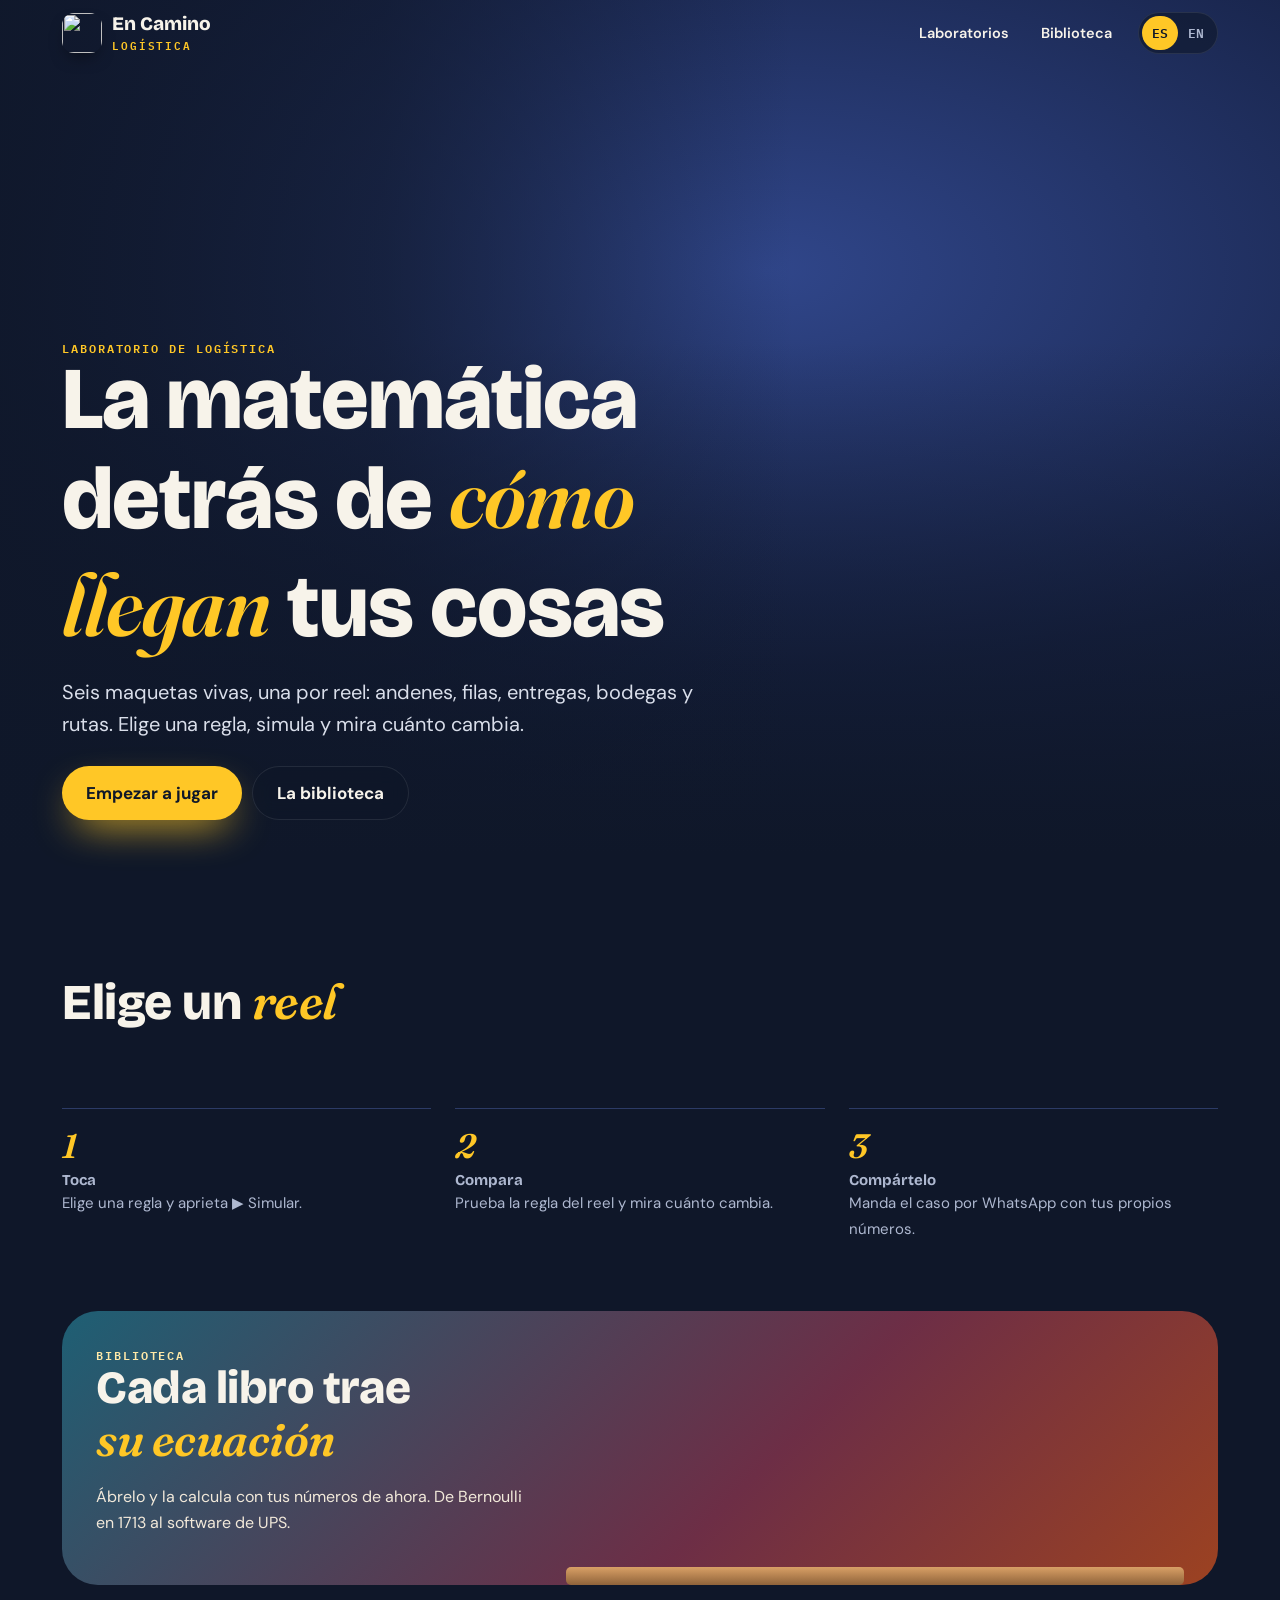
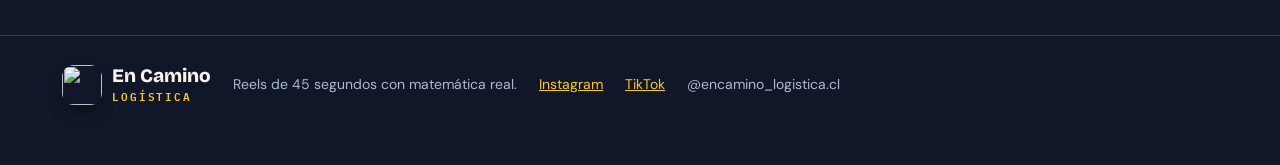
==== src/page.html @ 0c640bbe "Compartir: botón «Comentar en el reel» que copia la frase y abre el reel en Instagram Aparece solo c" ====
<!doctype html>
<html lang="es">
<head>
<meta charset="utf-8">
<meta name="viewport" content="width=device-width, initial-scale=1, viewport-fit=cover">
<meta name="theme-color" content="#0F1729">
<title>En Camino Logística · Laboratorio</title>
<meta name="description" content="Juega la matemática detrás de los reels de En Camino Logística: maquetas 3D, misiones y una biblioteca con las ecuaciones.">
<link rel="icon" href="data:image/jpeg;base64,@@LOGO@@">
<link rel="preconnect" href="https://fonts.googleapis.com">
<link rel="preconnect" href="https://fonts.gstatic.com" crossorigin>
<link rel="stylesheet" href="https://fonts.googleapis.com/css2?family=Bricolage+Grotesque:opsz,wght@12..96,500..800&family=DM+Sans:opsz,wght@9..40,400..700&family=Fraunces:ital,opsz,wght@0,9..144,400..700;1,9..144,400..700&family=IBM+Plex+Mono:wght@500;600&display=swap">
<style>
/* Full-bleed toy dioramas, floating glass UI with air around it, missions, and a colorful library whose books carry the math. */
:root{
  --bg:#0F1729;--bg2:#141E37;--card:#1A2645;--card2:#22305A;--line:#2C3B66;--ink:#F7F3EA;--muted:#AEB8D0;
  --yellow:#FFC726;--coral:#FF7A59;--red:#FF4040;--green:#40FF73;--mint:#4BE38A;--sky:#6EC1FF;--lilac:#B79CFF;
  --paper:#FFF8EC;--paper2:#FBEFD9;--pink:#1B2238;--pline:#EFE3CB;
  --glass:rgba(15,23,41,.58);--glass2:rgba(247,243,234,.1);--gb:rgba(255,255,255,.09);
  --f-d:"Bricolage Grotesque","DM Sans",system-ui,sans-serif;--f-b:"DM Sans",system-ui,-apple-system,"Segoe UI",Roboto,sans-serif;--f-s:"Fraunces",Georgia,serif;--f-m:"IBM Plex Mono",ui-monospace,Menlo,monospace;
  color-scheme:dark;
}
*{box-sizing:border-box;-webkit-tap-highlight-color:transparent}
html{scroll-behavior:smooth;-webkit-text-size-adjust:100%;overscroll-behavior:none}
body{margin:0;background:var(--bg);color:var(--ink);font:16px/1.6 var(--f-b);-webkit-font-smoothing:antialiased;overflow-x:hidden;overscroll-behavior:none}
body[data-lang="es"] .en,body[data-lang="en"] .es{display:none!important}
body.modal{overflow:hidden}
[hidden]{display:none!important}
a{color:var(--yellow)}
:focus-visible{outline:3px solid var(--yellow);outline-offset:3px;border-radius:8px}
h1,h2,h3,h4{font-family:var(--f-d);margin:0;text-wrap:balance;letter-spacing:-.01em}
.wrap{max-width:1200px;margin:0 auto;padding-left:max(22px,env(safe-area-inset-left,0px));padding-right:max(22px,env(safe-area-inset-right,0px))}
.eyebrow{font:600 12px var(--f-m);letter-spacing:.16em;text-transform:uppercase;color:var(--yellow)}
.glass{background:var(--glass);backdrop-filter:blur(16px) saturate(1.2);-webkit-backdrop-filter:blur(16px) saturate(1.2);border:1px solid var(--gb)}
/* ---------- site header ---------- */
.top{position:fixed;left:0;right:0;top:0;z-index:40;padding-top:env(safe-area-inset-top,0px);transition:background .3s}
.top.solid{background:color-mix(in srgb,var(--bg) 82%,transparent);backdrop-filter:blur(14px);-webkit-backdrop-filter:blur(14px)}
.top .wrap{display:flex;align-items:center;gap:12px;padding-block:12px}
.brand{display:flex;align-items:center;gap:10px;text-decoration:none;color:var(--ink);min-width:0}
.brand img{width:40px;height:40px;border-radius:12px;flex:none;box-shadow:0 8px 20px -10px #000}
.brand b{font:800 19px var(--f-d);white-space:nowrap}
.brand small{display:block;font:600 10.5px var(--f-m);letter-spacing:.18em;color:var(--yellow);text-transform:uppercase;margin-top:-3px}
.nav{display:flex;gap:4px;margin-left:auto}
.nav a{font:600 14.5px var(--f-b);color:var(--ink);text-decoration:none;padding:9px 14px;border-radius:999px}
.nav a[aria-current="page"]{background:var(--glass2)}
.lang{display:flex;background:var(--glass);border-radius:999px;padding:3px;flex:none;border:1px solid var(--gb)}
.lang button{min-height:34px;font:600 12.5px var(--f-m);background:transparent;color:var(--muted);border:0;padding:4px 10px;border-radius:999px;cursor:pointer}
.lang button[aria-pressed="true"]{background:var(--yellow);color:var(--bg)}
@media (max-width:560px){.brand>span{display:none}.nav a{padding:8px 10px;font-size:14px}}
body.in-app .top,body.in-app footer{display:none}
/* ---------- home ---------- */
.cover{position:relative;height:min(100svh,900px);min-height:560px;overflow:hidden}
.cover .hero-stage{position:absolute;inset:0;background:radial-gradient(120% 90% at 60% 30%,#30468A 0%,#18244A 50%,#0F1729 100%)}
.cover .hero-stage canvas{pointer-events:none}
.cover::before{content:"";position:absolute;inset:0;z-index:1;pointer-events:none}
@media (min-width:960px){.cover .hero-stage canvas{transform:translateX(22%) scale(.94);transform-origin:50% 60%}.cover::before{background:linear-gradient(90deg,#0F1729e6 0%,#0F1729a6 30%,#0F172900 62%)}}
.cover .hero-stage canvas{position:absolute;inset:0;width:100%!important;height:100%!important}
.cover::after{content:"";position:absolute;inset:auto 0 0 0;height:62%;background:linear-gradient(transparent,var(--bg) 92%);pointer-events:none}
.cover .txt{position:absolute;left:0;right:0;bottom:min(9vh,80px);z-index:2}
.cover h1{font:800 clamp(42px,8vw,88px)/.95 var(--f-d);max-width:13ch}
.cover h1 em{font:600 italic 1em var(--f-s);color:var(--yellow)}
.cover p{font-size:clamp(17px,2vw,20px);color:#D9DEEA;max-width:46ch;margin:18px 0 26px}
.btn{display:inline-flex;align-items:center;gap:8px;font:700 17px var(--f-b);padding:0 24px;min-height:54px;border-radius:999px;text-decoration:none;border:0;cursor:pointer}
.btn.y{background:var(--yellow);color:var(--bg);box-shadow:0 16px 40px -14px var(--yellow)}
.btn.o{background:var(--glass);color:var(--ink);border:1px solid var(--gb);backdrop-filter:blur(10px)}
/* phones and tablets: the diorama is a block on top and the text flows under it, so they never overlap at any screen height */
@media (max-width:959px){.cover{height:auto;min-height:0;display:flex;flex-direction:column;overflow:visible}.cover .hero-stage{position:relative;inset:auto;margin-top:calc(62px + env(safe-area-inset-top,0px));height:clamp(230px,40svh,420px);overflow:hidden}.cover .hero-stage::after{content:"";position:absolute;inset:auto 0 0 0;height:38%;background:linear-gradient(transparent,var(--bg))}.cover::after,.cover::before{display:none}.cover .txt{position:static;padding-top:6px;padding-bottom:18px}.cover h1{font-size:clamp(36px,9vw,60px)}.cover p{margin:14px 0 22px}}
.cta-row{display:flex;flex-wrap:wrap;gap:10px}
.sec{padding:70px 0 10px}
.sec-h{display:flex;flex-wrap:wrap;align-items:end;justify-content:space-between;gap:16px;margin-bottom:24px}
.sec-h h2{font:800 clamp(30px,4.6vw,50px)/1 var(--f-d)}
.sec-h h2 em{font:600 italic 1em var(--f-s);color:var(--yellow)}
.filters{display:flex;flex-wrap:wrap;gap:8px}
.fchip{min-height:44px;font:600 14.5px var(--f-b);border:1px solid var(--gb);background:transparent;color:var(--ink);border-radius:999px;padding:0 18px;cursor:pointer}
.fchip[aria-pressed="true"]{background:var(--ink);color:var(--bg);border-color:var(--ink)}
.cards{display:grid;grid-auto-flow:column;grid-auto-columns:min(78vw,300px);gap:18px;overflow-x:auto;scroll-snap-type:x mandatory;padding:6px max(22px,calc((100vw - 1200px)/2 + 22px)) 26px;margin:0 calc(-1*max(22px,calc((100vw - 1200px)/2 + 22px)));scrollbar-width:none}
.cards::-webkit-scrollbar{display:none}
.card{scroll-snap-align:start;position:relative;display:block;aspect-ratio:600/900;border-radius:30px;overflow:hidden;text-decoration:none;color:var(--ink);background:#1A2747;box-shadow:0 30px 60px -36px #000;transition:transform .25s}
.card:hover{transform:translateY(-6px)}
.card .thumb{position:absolute;inset:0}
.card .thumb img{width:100%;height:100%;object-fit:cover;display:block}
.card .ph{position:absolute;inset:0;background:linear-gradient(110deg,transparent 30%,#ffffff10 50%,transparent 70%);background-size:200% 100%;animation:sh 1.4s infinite}
@keyframes sh{to{background-position:-200% 0}}
.card::after{content:"";position:absolute;inset:45% 0 0;background:linear-gradient(transparent,#0F1729f0 70%)}
.card .reeln{position:absolute;left:16px;top:16px;z-index:2;font:800 13px var(--f-d);background:var(--glass);backdrop-filter:blur(8px);border-radius:999px;padding:6px 12px}
.card .chipn{position:absolute;right:16px;top:16px;z-index:2;font:800 16px var(--f-d);color:var(--bg);background:var(--yellow);border-radius:999px;padding:5px 12px}
.cmeta{position:absolute;left:0;right:0;bottom:0;z-index:2;padding:20px}
.cmeta .k{font:600 11.5px var(--f-m);letter-spacing:.14em;text-transform:uppercase;color:var(--yellow)}
.cmeta h3{font:750 25px/1.08 var(--f-d);margin-top:6px}
.cmeta .go{display:flex;justify-content:space-between;align-items:center;margin-top:14px;font:700 14px var(--f-b)}
.cmeta .st{color:var(--yellow);letter-spacing:.12em}
.steps3{display:grid;grid-template-columns:repeat(3,minmax(0,1fr));gap:24px;margin-top:10px}
.steps3 div{border-top:1px solid var(--line);padding-top:16px}
.steps3 b{display:block;font:700 19px var(--f-d)}
.steps3 span{color:var(--muted);font-size:15px}
.steps3 i{font:600 italic 34px var(--f-s);color:var(--yellow);font-style:italic}
@media (max-width:760px){.steps3{grid-template-columns:1fr;gap:12px}}
.libteaser{display:grid;grid-template-columns:minmax(0,1fr) minmax(0,1.4fr);gap:28px;align-items:end;margin:70px 0 20px;border-radius:36px;padding:34px 34px 0;text-decoration:none;color:var(--ink);background:linear-gradient(135deg,#1E5F74,#6D2E46 60%,#9C4221);overflow:hidden}
.libteaser h2{font:800 clamp(30px,4.4vw,46px)/1 var(--f-d)}
.libteaser h2 em{font:600 italic 1em var(--f-s);color:var(--yellow)}
.libteaser p{color:#F2E9DA;max-width:42ch}
.libteaser .txt{padding-bottom:34px}
.libteaser .shelfrow{flex-wrap:nowrap;overflow:hidden;padding-top:16px}.libteaser>div{min-width:0}
@media (max-width:820px){.libteaser{grid-template-columns:1fr;padding:26px 22px 0}.libteaser .txt{padding-bottom:0}}
/* ---------- books ---------- */
.shelfrow{display:flex;align-items:flex-end;gap:7px;flex-wrap:wrap;padding:0 10px}
.book{position:relative;flex:none;border:0;padding:10px 0;cursor:pointer;border-radius:6px 6px 3px 3px;background-color:var(--bc);color:#fff;display:flex;flex-direction:column;align-items:center;justify-content:space-between;box-shadow:inset 6px 0 10px -6px #0006,inset -4px 0 8px -4px #0005,0 10px 18px -10px #000;transition:transform .25s cubic-bezier(.2,.8,.2,1.4);transform-origin:bottom}
.book.dots{background-image:radial-gradient(#ffffff2e 1.6px,transparent 1.8px);background-size:9px 9px}
.book.stripes{background-image:repeating-linear-gradient(0deg,transparent 0 16px,#ffffff26 16px 20px)}
.book.waves{background-image:radial-gradient(circle at 50% 0,transparent 6px,#ffffff22 7px 8px,transparent 9px);background-size:16px 12px}
.book::before{content:"";position:absolute;left:0;right:0;top:14px;height:5px;background:#ffffffb3}
.book::after{content:"";position:absolute;left:0;right:0;bottom:30px;height:3px;background:#ffffff8c}
.book:hover,.book:focus-visible{transform:translateY(-14px) rotate(-3deg)}
.book .bt{display:flex;gap:1px;max-height:calc(100% - 44px);margin-top:24px;overflow:hidden}.book .bt b,.book .bt i{writing-mode:vertical-rl;transform:rotate(180deg);white-space:nowrap;overflow:hidden;text-overflow:ellipsis;text-shadow:0 1px 2px #0005}.book .bt b{font:700 12px var(--f-s)}.book .bt i{font:400 italic 11px var(--f-s);opacity:.9}
.book .by{font:700 10px var(--f-m)}
.plank{height:18px;border-radius:5px;background:linear-gradient(#D9A066,#8F633A);box-shadow:0 14px 22px -12px #000}
.case{--row:248px;--sw:58px;--sg:8px;max-width:1000px;border-radius:28px;padding:30px 24px 10px;background:linear-gradient(180deg,#1B2B50,#131F3C 70%,#0F1A33);box-shadow:inset 0 0 0 1px #ffffff14,inset 0 30px 60px -30px #000,0 40px 80px -50px #000;position:relative}
.case::before{content:"";position:absolute;inset:0;border-radius:28px;background:radial-gradient(90% 50% at 50% 0,#ffffff0d,transparent 70%);pointer-events:none}
.case-grid{display:grid;grid-template-columns:repeat(auto-fill,var(--sw));column-gap:var(--sg);grid-auto-rows:var(--row);align-items:end;justify-content:center;background:repeating-linear-gradient(to bottom,transparent 0 calc(var(--row) - 18px),#DDA86C calc(var(--row) - 18px) calc(var(--row) - 16px),#B07F4D calc(var(--row) - 16px) calc(var(--row) - 4px),#6F4A28 calc(var(--row) - 4px) var(--row));margin:0 -8px;padding:0 8px}
.case-grid .book{width:var(--sw);margin-bottom:18px;box-shadow:inset 6px 0 10px -6px #0006,inset -4px 0 8px -4px #0005,0 16px 24px -14px #000}
.case-grid .book .bt{margin-top:22px}
.bookend{width:var(--sw);height:150px;margin-bottom:18px;border-radius:4px 4px 2px 2px;background:linear-gradient(90deg,#8C6A3C,#D9B06C 45%,#B4884A);box-shadow:inset 0 0 0 1px #ffffff33,0 14px 20px -12px #000;display:grid;place-items:center}.book.filler{pointer-events:none;box-shadow:inset 6px 0 10px -6px #0008,inset -4px 0 8px -4px #0006;opacity:.9}.book.filler::before{background:#ffffff33}.book.filler::after{background:#ffffff22}
.bookend span{writing-mode:vertical-rl;transform:rotate(180deg);font:700 10.5px var(--f-m);letter-spacing:.14em;text-transform:uppercase;color:#2A1C0A;white-space:nowrap}
@media (max-width:700px){.case{--row:214px;--sw:50px;--sg:6px;padding:22px 12px 8px;border-radius:22px}.case-grid .book .bt b{font-size:11px}.case-grid .book .bt i{font-size:10px}.bookend{height:130px}.bookend span{font-size:9.5px}}
.shelf{border-radius:30px;padding:22px 18px 22px;margin-bottom:22px;background:linear-gradient(160deg,color-mix(in srgb,var(--wall) 92%,#fff),var(--wall));box-shadow:inset 0 0 0 1px #ffffff14}
.shelf .shelfrow{margin-top:14px}
.plaque{display:inline-flex;gap:8px;align-items:baseline;font:800 22px var(--f-d);color:#fff}
.plaque small{font:500 12.5px var(--f-m);color:#ffffffb3}
.shelfwall{border-radius:24px;padding:18px 12px 18px;background:linear-gradient(160deg,color-mix(in srgb,var(--wall) 90%,#fff),var(--wall))}
.lib-h{padding:110px 0 24px}
.lib-h h1{font:800 clamp(42px,7vw,76px)/.95 var(--f-d)}
.lib-h h1 em{font:600 italic 1em var(--f-s);color:var(--yellow)}
.lib-h p{color:var(--muted);font-size:18px;max-width:58ch}
/* book modal */
.bookm{position:fixed;inset:0;z-index:85;display:grid;place-items:center;padding:16px}
.bk-back{position:absolute;inset:0;background:#070B16cc;backdrop-filter:blur(8px);animation:fade .3s both}
@keyframes fade{from{opacity:0}}
.bk{position:relative;width:min(940px,96vw);height:min(600px,88vh);perspective:2400px;transform:translateX(-25%);transition:transform .9s cubic-bezier(.3,.7,.2,1)}
.bk.open{transform:none}
.bk-page,.bk-cover{position:absolute;top:0;left:50%;width:50%;height:100%}
.bk-page{background:var(--paper);color:var(--pink);border-radius:4px 18px 18px 4px;box-shadow:0 30px 70px -20px #000,inset 14px 0 20px -14px #0003;overflow:auto}
.bk-cover{transform-origin:left center;transform-style:preserve-3d;transition:transform 1s cubic-bezier(.3,.7,.2,1) .1s}
.bk.open .bk-cover{transform:rotateY(-180deg)}
.bk-cover .front,.bk-cover .back{position:absolute;inset:0;backface-visibility:hidden;-webkit-backface-visibility:hidden;border-radius:4px 18px 18px 4px;overflow:hidden}
.bk-cover .front{background:linear-gradient(90deg,color-mix(in srgb,var(--bc) 65%,#000),var(--bc) 7%);color:#fff;padding:40px 34px;display:flex;flex-direction:column;box-shadow:0 30px 70px -20px #000}
.cv-pat{position:absolute;inset:0;background-image:radial-gradient(#ffffff26 2px,transparent 2.4px);background-size:18px 18px;opacity:.7}
.front>*{position:relative}
.cv-yr{font:700 72px var(--f-s);margin-top:auto;line-height:1}
.cv-ti{font:600 italic 28px var(--f-s);line-height:1.15;margin-top:10px}
.cv-eq{font:400 italic 17px/1.5 var(--f-s);margin-top:16px;padding:10px 14px;border-radius:14px;background:#0000002e;color:#FFE9A8;display:flex;flex-wrap:wrap;align-items:center;gap:.25em}
.cv-au{font:600 13px var(--f-m);margin-top:14px;opacity:.9}
.front img{width:36px;height:36px;border-radius:10px;margin-top:20px}
.bk-cover .back{transform:rotateY(180deg);background:var(--paper2);color:var(--pink);border-radius:18px 4px 4px 18px;box-shadow:inset -14px 0 20px -14px #0003;overflow:auto}
.pg-in{padding:34px 32px}
.stamp{display:inline-block;font:700 11px var(--f-m);letter-spacing:.14em;text-transform:uppercase;color:#fff;background:var(--bc);border-radius:8px;padding:5px 10px;transform:rotate(-3deg)}
.pyr{font:700 60px var(--f-s);line-height:1;margin-top:18px;color:var(--bc)}
.pau{font:600 13px var(--f-m);color:#6B6E80;margin-top:12px}
.pti{font:600 italic 23px var(--f-s);line-height:1.2;margin-top:10px}
.porig{font:400 italic 13px/1.35 var(--f-s);color:#8A8DA0;margin:6px 0 0}
.pve{font-size:14px;color:#6B6E80;margin:10px 0 0}
.pno{font:600 11px var(--f-m);color:#9A9CAB;margin-top:22px;letter-spacing:.1em}
.bk-page h4{font:700 12px var(--f-m);letter-spacing:.14em;text-transform:uppercase;color:var(--bc);margin:0 0 8px}
.pidea{font:400 18.5px/1.55 var(--f-s);margin:0 0 22px}
.phook{font:400 italic 23px/1.3 var(--f-s);color:var(--bc);margin:0 0 16px}
.pstory p{font:400 16.5px/1.62 var(--f-s);margin:0 0 12px}.pstory p:first-child::first-letter{font:700 54px/.78 var(--f-s);color:var(--bc);float:left;padding:7px 9px 0 0}.pstory{margin-bottom:24px}
.syms{display:grid;grid-template-columns:auto 1fr;gap:7px 14px;margin:0 0 14px;font-size:14px}.syms dt{font:600 italic 16px var(--f-s);color:var(--bc);white-space:nowrap}.syms dd{margin:0;color:#4A4E63;line-height:1.4}
.pdato{border-left:3px solid var(--bc);padding:4px 0 4px 14px;font:400 16px/1.5 var(--f-s);margin:0 0 22px}
.pterr{font:400 15.5px/1.55 var(--f-b);margin:0 0 22px}
.plim{background:color-mix(in srgb,var(--bc) 9%,#fff);border-radius:14px;padding:12px 14px 10px;margin:0 0 22px}.plim h4{margin-bottom:6px}.plim p{margin:0;font-size:14.5px;line-height:1.5}
.pfrase{margin:0 0 26px;padding:16px 6px;border-top:2px solid var(--bc);border-bottom:2px solid var(--bc);font:600 italic 21px/1.3 var(--f-s);text-align:center;color:var(--bc)}
.cv-hook{font:400 italic 17px/1.35 var(--f-s);margin-top:10px;opacity:.92}
.beq{font:400 clamp(20px,2.4vw,25px)/1.6 var(--f-s);padding:16px 18px;border-radius:18px;background:color-mix(in srgb,var(--bc) 12%,#fff);box-shadow:inset 0 0 0 1.5px color-mix(in srgb,var(--bc) 35%,transparent);display:flex;flex-wrap:wrap;align-items:center;gap:.25em .3em;overflow-x:auto;margin-bottom:12px}
.beq sub,.beq sup,.cv-eq sub,.cv-eq sup{font-size:.62em}
.bigstat{font:800 clamp(40px,5vw,56px)/1 var(--f-d);color:var(--bc)}
.statl{margin:6px 0 12px;color:#4A4E63}
.blive{background:#fff;border-radius:16px;padding:12px 14px;margin-bottom:22px;font:400 17px/1.55 var(--f-s);box-shadow:0 2px 0 var(--pline)}
.blive span{display:block;font:700 11px var(--f-m);letter-spacing:.12em;text-transform:uppercase;color:#9A9CAB;margin-bottom:4px}
mark{background:linear-gradient(transparent 58%,#FFC726cc 58%,#FFC726cc 96%,transparent 96%);color:inherit;padding:0 .1em;font-weight:600}
.fr{display:inline-flex;flex-direction:column;align-items:center;vertical-align:middle;font-size:.9em;margin:0 .15em}
.fr .nu{padding:0 .2em .05em}.fr .de{padding:.05em .2em 0;border-top:2px solid currentColor}
.binom{display:inline-flex;flex-direction:column;align-items:center;vertical-align:middle;font-size:.8em;line-height:1.1;padding:0 .4em;position:relative}
.binom::before,.binom::after{content:"";position:absolute;top:0;bottom:0;width:.3em;border:2px solid currentColor;border-radius:50%}
.binom::before{left:0;border-right-color:transparent;border-top-color:transparent;border-bottom-color:transparent}
.binom::after{right:0;border-left-color:transparent;border-top-color:transparent;border-bottom-color:transparent}
.op{opacity:.55;padding:0 .1em}.br{font-weight:300;opacity:.7;font-size:1.12em}
.puses{display:flex;flex-direction:column;gap:6px;margin-bottom:20px}
.puses a{font:600 14px var(--f-b);color:var(--pink);text-decoration:none;background:#fff;border-radius:14px;padding:11px 14px;box-shadow:0 2px 0 var(--pline)}
.puses a::after{content:" →";color:var(--bc)}
.plink{display:inline-flex;align-items:center;min-height:44px;font:700 14px var(--f-b);background:var(--bc);color:#fff;text-decoration:none;border-radius:999px;padding:0 18px}
.pnav{display:flex;justify-content:space-between;margin-top:22px}
.pnav button{min-height:44px;font:600 13px var(--f-b);background:transparent;border:0;color:#6B6E80;cursor:pointer}
.bk-x{position:absolute;right:-6px;top:-14px;z-index:3;width:44px;height:44px;border-radius:50%;border:0;background:var(--yellow);color:var(--bg);font:700 22px var(--f-b);cursor:pointer;box-shadow:0 8px 20px -6px #000}
.m-only{display:none}
@media (max-width:700px){.bk{transform:none;height:min(680px,90vh)}.bk-page,.bk-cover{left:0;width:100%}.bk-page{border-radius:18px}.bk-cover .back{display:none}.bk.open .bk-cover{transform:rotateY(-110deg);opacity:0;transition:transform 1s,opacity .3s .8s}.m-only{display:block;border-bottom:2px dashed var(--pline);margin:-34px -32px 22px}.bk-x{right:4px;top:-8px}}
/* ---------- the game (lab) ---------- */
body.in-app{overflow:hidden;height:100dvh}
.game{position:fixed;inset:0;height:100vh;height:100dvh;overflow:hidden;background:radial-gradient(120% 80% at 50% 35%,#2E4486 0%,#18244A 48%,#0D1426 100%)}
.game .stage{position:absolute;inset:0;touch-action:none;-webkit-user-select:none;user-select:none}
.game .stage canvas{position:absolute;inset:0;width:100%!important;height:100%!important;display:block}
.stage .fallback{position:absolute;inset:0;display:grid;place-items:center;text-align:center;padding:30px;color:var(--muted)}.fb-chip{font:800 44px var(--f-d);color:var(--yellow)}.fb-q{font:700 20px var(--f-b);color:var(--ink);margin:6px 0 10px}.fallback p{margin:0;font-size:13px}.why{color:var(--yellow)}
.g-top{position:absolute;left:0;right:0;top:0;z-index:6;display:flex;align-items:center;gap:8px;padding:calc(10px + env(safe-area-inset-top,0px)) max(14px,env(safe-area-inset-right,0px)) 0 max(14px,env(safe-area-inset-left,0px))}
.g-btn{flex:none;display:grid;place-items:center;width:44px;height:44px;border-radius:50%;color:var(--ink);background:var(--glass);border:1px solid var(--gb);backdrop-filter:blur(14px);-webkit-backdrop-filter:blur(14px);cursor:pointer;text-decoration:none}
.g-btn svg{width:20px;height:20px}
.g-btn.on{background:var(--ink);color:var(--bg)}
.g-title{flex:1;min-width:0;text-align:left;border:1px solid var(--gb);background:var(--glass);backdrop-filter:blur(14px);-webkit-backdrop-filter:blur(14px);border-radius:22px;padding:5px 14px 6px;color:var(--ink);cursor:pointer}
.g-title small{display:block;font:600 10.5px var(--f-m);letter-spacing:.12em;text-transform:uppercase;color:var(--yellow);white-space:nowrap;overflow:hidden;text-overflow:ellipsis}
.g-title b{display:block;font:700 14.5px/1.2 var(--f-d);white-space:nowrap;overflow:hidden;text-overflow:ellipsis}
.g-right{display:flex;gap:6px;align-items:center}
.lang.mini{padding:2px;background:var(--glass);backdrop-filter:blur(14px)}.lang.mini button{min-height:36px;padding:4px 8px}
@media (max-width:420px){.g-right .lang{display:none}}
.hero{position:absolute;left:0;right:0;top:calc(68px + env(safe-area-inset-top,0px));z-index:4;text-align:center;pointer-events:none;padding:0 20px}
.hv{display:flex;justify-content:center;align-items:baseline;gap:6px}
.hv b{font:800 clamp(56px,16vw,88px)/.95 var(--f-d);letter-spacing:-.03em;text-shadow:0 6px 30px #0009;transition:color .4s}
.hv span{font:700 clamp(18px,4.5vw,24px) var(--f-d);opacity:.85}
.hl{font:600 15px var(--f-b);color:#E3E8F3;text-shadow:0 2px 12px #000a;margin-top:2px}
.hs{display:inline-block;margin-top:8px;font:500 13.5px var(--f-b);color:var(--muted);background:var(--glass);border:1px solid var(--gb);border-radius:999px;padding:4px 12px;backdrop-filter:blur(10px)}
.hs b{color:var(--ink)}
.hero.good .hv b{color:var(--mint)}.hero.mid .hv b{color:var(--yellow)}.hero.bad .hv b{color:var(--coral)}
.hero.pop .hv b{animation:hpop .5s cubic-bezier(.2,.9,.3,1.5)}
@keyframes hpop{0%{transform:scale(1)}35%{transform:scale(1.14)}100%{transform:scale(1)}}

.labels{position:absolute;inset:0;pointer-events:none;z-index:2}
.lbl{position:absolute;transform:translate(-50%,-100%);white-space:nowrap;background:#0F1729e0;border-radius:999px;padding:3px 10px;font:700 12.5px var(--f-b)}
.lbl .r{color:var(--coral)}.lbl .y{color:var(--yellow)}.lbl .g{color:var(--green)}
.caption{position:absolute;left:16px;right:16px;bottom:calc(160px + env(safe-area-inset-bottom,0px));z-index:3;text-align:center;pointer-events:none;opacity:0;transform:translateY(8px);transition:opacity .35s,transform .35s}
.caption.on{opacity:1;transform:none}
.caption>span{display:inline;font:600 clamp(14.5px,3.9vw,17px)/1.55 var(--f-b);color:#fff;background:#0F1729c8;box-decoration-break:clone;-webkit-box-decoration-break:clone;padding:3px 10px;border-radius:10px}
.caption em{font-style:normal;font-weight:800;color:var(--yellow)}
.caption .win{display:inline-flex;flex-direction:column;gap:4px;align-items:center;background:var(--ink);color:var(--bg);padding:14px 18px;border-radius:22px;box-shadow:0 20px 50px -14px #000;animation:hpop .55s;max-width:440px}
.caption .win b{font:700 17px/1.35 var(--f-d)}
.caption .win .wd{font:600 15px var(--f-b)}
.caption .win em{color:var(--bg);background:var(--mint);border-radius:8px;padding:0 6px;font:800 17px var(--f-d)}
.dock{position:absolute;left:50%;transform:translateX(-50%);bottom:calc(14px + env(safe-area-inset-bottom,0px));z-index:5;width:min(calc(100% - 28px),520px);display:flex;flex-direction:column;gap:8px}
.d-main{position:relative;min-height:58px;border:0;border-radius:999px;background:var(--yellow);color:var(--bg);font:800 18px var(--f-d);cursor:pointer;box-shadow:0 18px 40px -16px var(--yellow);padding:0 22px}
.d-main .pulse{position:absolute;inset:0;border-radius:999px;pointer-events:none}
.d-main.act .pulse{animation:pulse 1.6s infinite}
@keyframes pulse{0%{box-shadow:0 0 0 0 #FFC726aa}70%{box-shadow:0 0 0 16px #FFC72600}100%{box-shadow:0 0 0 0 #FFC72600}}
.d-main.back{background:var(--glass);color:var(--ink);border:1px solid var(--gb);backdrop-filter:blur(14px);-webkit-backdrop-filter:blur(14px);box-shadow:none}
@keyframes nudge{0%,100%{box-shadow:0 12px 28px -12px #000}50%{box-shadow:0 0 0 10px #FFC72640,0 12px 28px -12px #000}}
.d-row{display:grid;grid-template-columns:repeat(3,minmax(0,1fr));gap:8px}
.d-row button{display:flex;align-items:center;justify-content:center;gap:7px;min-height:48px;border-radius:999px;border:1px solid var(--gb);background:var(--glass);backdrop-filter:blur(14px);-webkit-backdrop-filter:blur(14px);color:var(--ink);font:600 14px var(--f-b);cursor:pointer}
.d-row svg{width:18px;height:18px;color:var(--yellow);flex:none}
@media (max-width:380px){.d-row button{font-size:12.5px;gap:4px}}
@media (min-width:960px){.hero{left:40px;right:auto;text-align:left;padding:0;top:90px}.hv{justify-content:flex-start}.dock{left:auto;right:40px;transform:none;width:420px;bottom:32px}.caption{bottom:120px;left:30%;right:30%}.ffbadge{bottom:160px}}
@media (orientation:landscape) and (max-height:560px){.hero{left:20px;right:auto;text-align:left;top:62px;padding:0}.hv{justify-content:flex-start}.hv b{font-size:46px}.dock{left:auto;right:16px;transform:none;width:min(46vw,400px)}.caption{left:20px;right:50%;bottom:70px}}
.confetti{position:fixed;inset:0;z-index:99;pointer-events:none}
/* ---------- prepare → ▶ simulate → result: one calm panel ---------- */
.game .panel{position:absolute;left:12px;right:12px;bottom:calc(12px + env(safe-area-inset-bottom,0px));z-index:6;display:flex;flex-direction:column;gap:12px;padding:16px;border-radius:28px;background:rgba(15,23,41,.82);border:1px solid var(--gb);backdrop-filter:blur(18px);-webkit-backdrop-filter:blur(18px);box-shadow:0 24px 60px -20px #000;max-width:520px;margin:0 auto}
.game .panel{max-height:calc(100dvh - 92px - env(safe-area-inset-bottom,0px));overflow:auto;overscroll-behavior:contain}
@media (min-width:960px){.game .panel{left:auto;right:28px;bottom:28px;width:400px}}
@media (orientation:landscape) and (max-height:560px){.game .panel{left:auto;right:12px;width:min(46vw,400px);bottom:10px;gap:8px;padding:12px}}
.sit{margin:0;font:500 14px/1.4 var(--f-b);color:var(--muted);text-align:center}
.seg.big{background:#0F172999;padding:5px;border-radius:20px}
.seg.big button{min-height:52px;font:700 15px/1.15 var(--f-b);border-radius:16px}
.play{position:relative;width:100%;min-height:58px;border:0;border-radius:999px;background:var(--yellow);color:var(--bg);font:800 19px var(--f-d);cursor:pointer;box-shadow:0 16px 36px -16px var(--yellow)}
.links{display:flex;justify-content:center;align-items:center;gap:4px 16px;flex-wrap:wrap}
.links button{min-height:40px;border:0;background:transparent;color:var(--ink);font:600 13.5px var(--f-b);text-decoration:underline;text-decoration-color:#ffffff40;text-underline-offset:4px;cursor:pointer;padding:0 6px}
.links span{color:#ffffff40}
.running{display:flex;flex-direction:column;gap:10px}
.rtop{display:flex;align-items:center;justify-content:space-between;gap:10px}
.rlbl{font:700 16px var(--f-d)}
.skip{min-height:40px;border:1px solid var(--gb);background:transparent;color:var(--ink);border-radius:999px;padding:0 14px;font:600 13px var(--f-b);cursor:pointer}
.pbar{height:10px;border-radius:99px;background:#ffffff17;overflow:hidden}
.pbar i{display:block;height:100%;width:0;background:var(--yellow);border-radius:99px;transition:width .1s linear}
.result{display:flex;flex-direction:column;gap:10px;text-align:center;animation:bin .35s cubic-bezier(.2,.9,.3,1.3)}
.rbig{display:flex;justify-content:center;align-items:baseline;gap:6px}
.rbig b{font:800 clamp(52px,15vw,72px)/.95 var(--f-d);letter-spacing:-.03em}
.rbig span{font:700 20px var(--f-d);opacity:.85}
.rbig.good b{color:var(--mint)}.rbig.mid b{color:var(--yellow)}.rbig.bad b{color:var(--coral)}
.rl{font:600 15px var(--f-b);color:#E3E8F3;margin-top:-4px}
.rcmp{display:flex;align-items:center;justify-content:center;gap:10px;flex-wrap:wrap;font:500 14px var(--f-b);color:var(--muted);background:#ffffff0d;border-radius:16px;padding:8px 12px}
.rcmp b{color:var(--ink);text-decoration:line-through;text-decoration-color:#ffffff60}
.rcmp i{font-style:normal;font:800 15px var(--f-d);border-radius:999px;padding:2px 10px;background:#ffffff18}
.rcmp i.down{background:var(--mint);color:var(--bg)}.rcmp i.up{background:var(--coral);color:var(--bg)}
.r2{font:500 14px var(--f-b);color:var(--muted)}.r2 b{color:var(--ink)}
.robs{font:500 13px var(--f-b);color:var(--muted);background:#ffffff0a;border-radius:12px;padding:6px 12px}.robs b{color:var(--ink);font-weight:700}
.rnote{font:500 12.5px/1.4 var(--f-b);color:var(--muted)}
.rouch{margin:0;font:600 15px/1.4 var(--f-b);color:var(--coral)}
.raha{margin:0;font:600 15px/1.4 var(--f-b);color:var(--yellow)}
.game .clockpill{position:absolute;left:16px;top:calc(76px + env(safe-area-inset-top,0px));z-index:4;font:800 15px var(--f-d);background:rgba(15,23,41,.8);border:1px solid var(--gb);border-radius:999px;padding:6px 14px;opacity:0;transition:opacity .3s;pointer-events:none}
.game .clockpill.on{opacity:1}
.game .caption{top:calc(122px + env(safe-area-inset-top,0px));bottom:auto}
.game[data-mode="done"] .caption,.game[data-mode="ready"] .caption{opacity:0!important}
.vrow{display:flex;flex-direction:column;gap:6px}.vrow>span{font:600 13.5px var(--f-b);color:var(--muted)}
/* ---------- intuitive layer: one star at a time, a hand that shows the tap, things that answer touch ---------- */
.g-title{position:relative;padding-right:34px}
.g-title .chev{position:absolute;right:12px;top:50%;transform:translateY(-50%);font-style:normal;font-size:13px;color:var(--yellow)}
.g-view{flex:none;display:flex;align-items:center;gap:6px;height:44px;padding:0 14px 0 12px;border-radius:999px;color:var(--ink);background:var(--glass);border:1px solid var(--gb);backdrop-filter:blur(14px);-webkit-backdrop-filter:blur(14px);font:700 13px var(--f-b);cursor:pointer}
.g-view svg{width:18px;height:18px}
.g-view.on{background:var(--ink);color:var(--bg)}
button,.g-btn,.d-row button,.chip{transition:transform .12s ease,opacity .35s,background .2s}
button:active{transform:scale(.95)}
.d-main:active{transform:scale(.97)}
.game .d-row,.game .hs{transition:opacity .5s ease,filter .5s ease}
.game.fresh .d-row{opacity:.35;filter:saturate(.3)}
@keyframes anin{from{opacity:0;scale:.6}}
.bubble{position:absolute;left:0;top:0;z-index:4;max-width:min(78vw,280px);background:var(--ink);color:var(--bg);font:500 14px/1.35 var(--f-b);padding:9px 13px;border-radius:16px;box-shadow:0 14px 30px -10px #000;pointer-events:none;text-align:center}
.bubble b{font-weight:800}
.bubble::after{content:"";position:absolute;left:50%;bottom:-6px;width:12px;height:12px;background:var(--ink);transform:translateX(-50%) rotate(45deg)}
.bubble.in{animation:bin .3s cubic-bezier(.2,.9,.3,1.4)}
@keyframes bin{from{opacity:0;scale:.8}}
.coach{position:fixed;z-index:60;pointer-events:none;transform:translate(-20%,-10%);filter:drop-shadow(0 8px 14px #000a)}
.coach.go{animation:tap 1.1s ease-in-out infinite}
@keyframes tap{0%,100%{transform:translate(-20%,-10%) scale(1)}45%{transform:translate(-26%,-22%) scale(1.08)}60%{transform:translate(-20%,-10%) scale(.92)}}
.coach::before{content:"";position:absolute;left:10px;top:2px;width:26px;height:26px;border-radius:50%;border:3px solid #FFC726;opacity:0;animation:ring 1.1s ease-out infinite}
@keyframes ring{55%{opacity:.9;transform:scale(.6)}100%{opacity:0;transform:scale(1.8)}}
@media (prefers-reduced-motion: reduce){.coach{display:none}}

/* ---------- sheets ---------- */
.sheet{position:fixed;inset:0;z-index:70}
.sh-back{position:absolute;inset:0;background:#070B16a6;opacity:0;transition:opacity .25s}
.sheet.up .sh-back{opacity:1}
.sheet.light .sh-back{background:transparent;pointer-events:none}
.sheet.light{pointer-events:none}.sheet.light .sh-panel{pointer-events:auto}
.sh-panel{position:absolute;left:50%;bottom:0;width:min(100%,620px);max-height:86dvh;display:flex;flex-direction:column;background:linear-gradient(180deg,#1C2A4F,#141E37);border-radius:30px 30px 0 0;box-shadow:0 -20px 60px -20px #000;transform:translate(-50%,100%);transition:transform .32s cubic-bezier(.2,.8,.2,1);padding-bottom:env(safe-area-inset-bottom,0px)}
.sheet.up .sh-panel{transform:translate(-50%,0)}
.sheet.light .sh-panel{max-height:58dvh}
@media (min-width:960px){.sh-panel{left:auto;right:0;top:0;bottom:0;width:min(520px,92vw);max-height:none!important;border-radius:30px 0 0 30px;transform:translateX(100%)}.sheet.up .sh-panel{transform:none}}
.sh-grab{position:relative;display:flex;justify-content:center;align-items:center;min-height:46px;touch-action:none;cursor:grab;flex:none}
.sh-grab i{width:48px;height:5px;border-radius:9px;background:#ffffff40}
.sh-x{position:absolute;right:12px;top:6px;width:42px;height:42px;border-radius:50%;border:0;background:#ffffff14;color:var(--ink);font:700 20px var(--f-b);cursor:pointer}
.sh-body{overflow-y:auto;padding:0 22px 28px;overscroll-behavior:contain;display:flex;flex-direction:column;gap:14px}
.sh-body h2{font:800 27px var(--f-d);margin:0 46px 0 0}
.sh-body .lead{color:var(--muted);margin:0}
.ctl label,.seglbl{display:flex;align-items:center;gap:8px;font:600 15px var(--f-b)}
.seglbl{color:var(--muted);font-size:13.5px;margin-bottom:6px}
.seghint{margin:8px 4px 0;font:400 13.5px/1.4 var(--f-b);color:var(--muted)}.seghint:empty{display:none}.result .seghint,.panel>.seghint{margin:-4px 4px 0;text-align:center}
.ctl label>span:not(.sym):not(.tg){margin-right:auto}
.ctl.focus{background:color-mix(in srgb,var(--yellow) 10%,transparent);border-radius:18px;padding:8px 10px;box-shadow:inset 0 0 0 1.5px color-mix(in srgb,var(--yellow) 45%,transparent)}
.sym{flex:none;display:inline-grid;place-items:center;min-width:26px;height:26px;padding:0 7px;border-radius:9px;background:color-mix(in srgb,var(--c) 22%,transparent);color:var(--c);font:600 italic 16px var(--f-s)}
.ctl output{font:800 17px var(--f-d);color:var(--ink);white-space:nowrap}
.ctl.off{opacity:.38}
.sliders{display:flex;flex-direction:column;gap:6px}
input[type=range]{-webkit-appearance:none;appearance:none;width:100%;height:40px;background:transparent;margin:0;cursor:pointer;--p:50%;--z:200%;touch-action:pan-x}
input[type=range]::-webkit-slider-runnable-track{height:12px;border-radius:999px;background:linear-gradient(90deg,var(--c) var(--p),transparent var(--p)),linear-gradient(90deg,#2C3B66 var(--z),#6B2233 var(--z))}
input[type=range]::-webkit-slider-thumb{-webkit-appearance:none;width:30px;height:30px;border-radius:50%;background:#fff;border:6px solid var(--c);margin-top:-9px;box-shadow:0 4px 12px #0007}
input[type=range]::-moz-range-track{height:12px;border-radius:999px;background:linear-gradient(90deg,#2C3B66 var(--z),#6B2233 var(--z))}
input[type=range]::-moz-range-progress{height:12px;border-radius:999px;background:var(--c)}
input[type=range]::-moz-range-thumb{width:20px;height:20px;border-radius:50%;background:#fff;border:6px solid var(--c)}
.stepper{display:flex;align-items:center;gap:8px;flex:none}
.stepper button{width:44px;height:44px;border-radius:50%;border:0;background:#ffffff14;color:var(--ink);font:700 22px var(--f-b);cursor:pointer}
.stepper output{min-width:40px;text-align:center}
.ctl.step{display:flex;align-items:center;justify-content:space-between;gap:10px}
.seg{display:flex;gap:6px;background:#0F172980;border-radius:20px;padding:5px}
.seg button{flex:1 1 0;min-height:46px;font:700 14px/1.15 var(--f-b);padding:6px 8px;border:0;border-radius:15px;background:transparent;color:var(--muted);cursor:pointer;transition:background .2s,color .2s}
.seg button[aria-pressed="true"]{background:var(--ink);color:var(--bg)}
.chips{display:flex;gap:8px;overflow-x:auto;scrollbar-width:none}
.chips::-webkit-scrollbar{display:none}
.chip{flex:none;display:flex;align-items:center;gap:7px;min-height:44px;font:600 14px var(--f-b);border:1px solid var(--gb);border-radius:999px;background:transparent;color:var(--ink);padding:0 15px;cursor:pointer;white-space:nowrap}
.chip[aria-pressed="true"]{background:var(--ink);color:var(--bg)}
.dot{width:10px;height:10px;border-radius:50%;flex:none}.dot.g{background:var(--mint)}.dot.y{background:var(--yellow)}.dot.r{background:var(--red)}
details.xtra{border-top:1px solid #ffffff14;padding-top:10px}
details.xtra summary{cursor:pointer;font:700 14.5px var(--f-b);color:var(--mint);list-style:none;min-height:36px;display:flex;align-items:center}
details.xtra summary::before{content:"＋ "}details.xtra[open] summary::before{content:"－ "}
details.xtra[open]{display:flex;flex-direction:column;gap:10px}
.ctl.check label{justify-content:flex-start;cursor:pointer;min-height:44px}
.ctl.check input{position:absolute;opacity:0}
.tg{width:46px;height:28px;border-radius:99px;background:#2C3B66;position:relative;flex:none;transition:background .2s}
.tg::after{content:"";position:absolute;left:4px;top:4px;width:20px;height:20px;border-radius:50%;background:#fff;transition:transform .2s}
.ctl.check input:checked+.tg{background:var(--yellow)}.ctl.check input:checked+.tg::after{transform:translateX(18px)}
.ghost{display:inline-flex;align-items:center;justify-content:center;min-height:44px;font:600 14px var(--f-b);padding:10px;border-radius:14px;border:0;background:transparent;color:var(--muted);cursor:pointer;text-decoration:none}
.cost{font-size:13.5px;color:var(--muted);margin:0}
.mlist{display:flex;flex-direction:column;gap:10px}
.mrow{display:flex;gap:14px;align-items:flex-start;text-align:left;border:1px solid var(--gb);background:#ffffff08;border-radius:20px;padding:14px;color:var(--ink);cursor:pointer;text-decoration:none}
.mrow i{flex:none;width:40px;height:40px;border-radius:50%;display:grid;place-items:center;font:800 16px var(--f-d);font-style:normal;background:#ffffff14;color:var(--ink)}
.mrow.cur{border-color:var(--ink)}.mrow.cur i{background:var(--yellow);color:var(--bg)}
.mrow b{display:block;font:700 16.5px var(--f-d)}.mrow small{display:block;color:var(--muted);font-size:13.5px;margin-top:2px}
.aha{background:color-mix(in srgb,var(--yellow) 12%,transparent);border-radius:20px;padding:14px 16px}
.aha p{margin:0}.aha b{font-family:var(--f-d);color:var(--yellow)}
.note{background:#FFE9A8;color:var(--pink);border-radius:6px 22px 22px 22px;padding:18px 20px;transform:rotate(-.6deg)}
.note h3{font:700 19px var(--f-d)}.note p{margin:6px 0 0}
.quote{background:#ffffff0d;border-radius:20px;padding:16px;font:600 17px/1.5 var(--f-b)}
.quote .url{display:block;margin-top:8px;font:500 12.5px var(--f-m);color:var(--sky);word-break:break-all}
.sharebtns{display:flex;flex-wrap:wrap;gap:8px}
.cta{display:inline-flex;align-items:center;justify-content:center;gap:8px;min-height:52px;border:0;border-radius:999px;font:800 16px var(--f-d);padding:0 22px;cursor:pointer;text-decoration:none;background:var(--yellow);color:var(--bg)}
.cta.small{background:var(--mint)}
.cta.ig{flex:1 1 100%;background:linear-gradient(90deg,#F58529,#DD2A7B 55%,#8134AF);color:#fff}
.cta.wa{flex:1 1 160px;background:#25D366;color:#06210f}
.verdict{font:700 13px var(--f-b);border-radius:999px;padding:3px 10px}
.verdict.win{background:var(--mint);color:var(--bg)}.verdict.tie{background:var(--ink);color:var(--bg)}.verdict.near{background:var(--yellow);color:var(--bg)}.verdict.lose{background:var(--coral);color:var(--bg)}.verdict.void{background:var(--card2);color:var(--muted)}
.toast{position:fixed;left:50%;top:calc(16px + env(safe-area-inset-top,0px));transform:translateX(-50%);z-index:95;background:var(--ink);color:var(--bg);font:500 14px var(--f-b);padding:12px 18px;border-radius:20px;max-width:min(92vw,460px);box-shadow:0 16px 40px -14px #000;text-align:center}
.toast b{display:block;font:800 16px var(--f-d)}
.toast.in{animation:tin .35s cubic-bezier(.2,.9,.3,1.3)}
@keyframes tin{from{transform:translate(-50%,-20px);opacity:0}}
footer{margin-top:50px;border-top:1px solid var(--line)}
footer .wrap{padding-block:28px 60px;display:flex;flex-wrap:wrap;gap:10px 22px;align-items:center;color:var(--muted);font-size:14px}
@media (prefers-reduced-motion: reduce){html{scroll-behavior:auto}*,*::before,*::after{animation:none!important;transition:none!important}}
</style>
</head>
<body data-lang="es">
<header class="top" id="sitetop"><div class="wrap">
  <a class="brand" href="#inicio" aria-label="En Camino Logística"><img src="data:image/jpeg;base64,@@LOGO@@" alt=""><span><b>En Camino</b><small>Logística</small></span></a>
  <nav class="nav" aria-label="Secciones"><a href="#inicio" data-nav="inicio"><span class="es">Laboratorios</span><span class="en">Labs</span></a><a href="#biblioteca" data-nav="biblioteca"><span class="es">Biblioteca</span><span class="en">Library</span></a></nav>
  <div class="lang" role="group" aria-label="Idioma / Language"><button id="lang-es" aria-pressed="true">ES</button><button id="lang-en" aria-pressed="false">EN</button></div>
</div></header>
<main>
 <section id="v-inicio" class="view">
  <div class="cover"><div class="hero-stage" id="hero-stage"></div>
   <div class="txt wrap"><div class="eyebrow"><span class="es">Laboratorio de logística</span><span class="en">Logistics lab</span></div>
    <h1><span class="es">La matemática detrás de <em>cómo llegan</em> tus cosas</span><span class="en">The math behind <em>how your stuff</em> arrives</span></h1>
    <p><span class="es">Seis maquetas vivas, una por reel: andenes, filas, entregas, bodegas y rutas. Elige una regla, simula y mira cuánto cambia.</span><span class="en">Six living models, one per reel: docks, queues, deliveries, warehouses and routes. Pick a rule, simulate and see how much changes.</span></p>
    <div class="cta-row"><button class="btn y" type="button" id="cta-play"><span class="es">Empezar a jugar</span><span class="en">Start playing</span></button><a class="btn o" href="#biblioteca"><span class="es">La biblioteca</span><span class="en">The library</span></a></div></div></div>
  <div class="wrap">
   <section class="sec" id="labs"><div class="sec-h"><h2><span class="es">Elige un <em>reel</em></span><span class="en">Pick a <em>reel</em></span></h2><div class="filters" id="filters" role="group" aria-label="Filtrar"></div></div><div class="cards" id="cards"></div></section>
   <div class="steps3"><div><i>1</i><b><span class="es">Toca</span><span class="en">Tap</span></b><span><span class="es">Elige una regla y aprieta ▶ Simular.</span><span class="en">Pick a rule and press ▶ Simulate.</span></span></div><div><i>2</i><b><span class="es">Compara</span><span class="en">Compare</span></b><span><span class="es">Prueba la regla del reel y mira cuánto cambia.</span><span class="en">Try the reel's rule and see how much changes.</span></span></div><div><i>3</i><b><span class="es">Compártelo</span><span class="en">Share it</span></b><span><span class="es">Manda el caso por WhatsApp con tus propios números.</span><span class="en">Send the case on WhatsApp with your own numbers.</span></span></div></div>
   <a class="libteaser" href="#biblioteca"><div class="txt"><div class="eyebrow" style="color:#FFE9A8"><span class="es">Biblioteca</span><span class="en">Library</span></div><h2><span class="es">Cada libro trae <em>su ecuación</em></span><span class="en">Every book brings <em>its equation</em></span></h2><p><span class="es">Ábrelo y la calcula con tus números de ahora. De Bernoulli en 1713 al software de UPS.</span><span class="en">Open it and it computes with your current numbers. From Bernoulli in 1713 to UPS's software.</span></p></div><div><div class="shelfrow" id="homeshelf"></div><div class="plank"></div></div></a>
  </div>
 </section>
 <section id="v-lab" class="view" hidden></section>
 <section id="v-biblioteca" class="view" hidden><div class="wrap">
  <div class="lib-h"><div class="eyebrow"><span class="es">Biblioteca</span><span class="en">Library</span></div><h1><span class="es">Saca un libro. <em>Ábrelo.</em></span><span class="en">Pull a book. <em>Open it.</em></span></h1><p><span class="es">Veinte fuentes en cuatro estantes. Cada libro cuenta su idea, trae su ecuación y la calcula con los números que dejaste en el laboratorio.</span><span class="en">Twenty sources on four shelves. Each book tells its idea, brings its equation and computes it with the numbers you left in the lab.</span></p></div>
  <div class="filters" id="libfilters" role="group" aria-label="Estantes" style="margin-bottom:26px"></div>
  <div id="shelves"></div>
 </div></section>
</main>
<div class="sheet" id="sheet" hidden><div class="sh-back"></div><div class="sh-panel" role="dialog" aria-modal="true"><div class="sh-grab"><i></i><button class="sh-x" type="button" aria-label="Cerrar">×</button></div><div class="sh-body" id="sheet-body"></div></div></div>
<div class="bookm" id="bookm" hidden></div>
<div class="toast" id="toast" role="status" hidden></div>
<footer><div class="wrap">
  <a class="brand" href="#inicio"><img src="data:image/jpeg;base64,@@LOGO@@" alt=""><span><b>En Camino</b><small>Logística</small></span></a>
  <span><span class="es">Reels de 45 segundos con matemática real.</span><span class="en">45-second reels with real math.</span></span>
  <a href="https://www.instagram.com/encamino_logistica.cl/" target="_blank" rel="noopener">Instagram</a>
  <a href="https://www.tiktok.com/@encamino_logistica.cl" target="_blank" rel="noopener">TikTok</a>
  <span>@encamino_logistica.cl</span>
</div></footer>
<script src="https://cdn.jsdelivr.net/npm/three@0.149.0/build/three.min.js"></script>
<script>
@@CORE@@
</script>
<script>
(function(){"use strict";
@@APP@@
const st=document.getElementById("sitetop");const onS=()=>st.classList.toggle("solid",window.scrollY>40||!$("v-biblioteca").hidden);window.addEventListener("scroll",onS,{passive:true});window.addEventListener("hashchange",()=>setTimeout(onS,30));onS();
})();
</script>
</body>
</html>
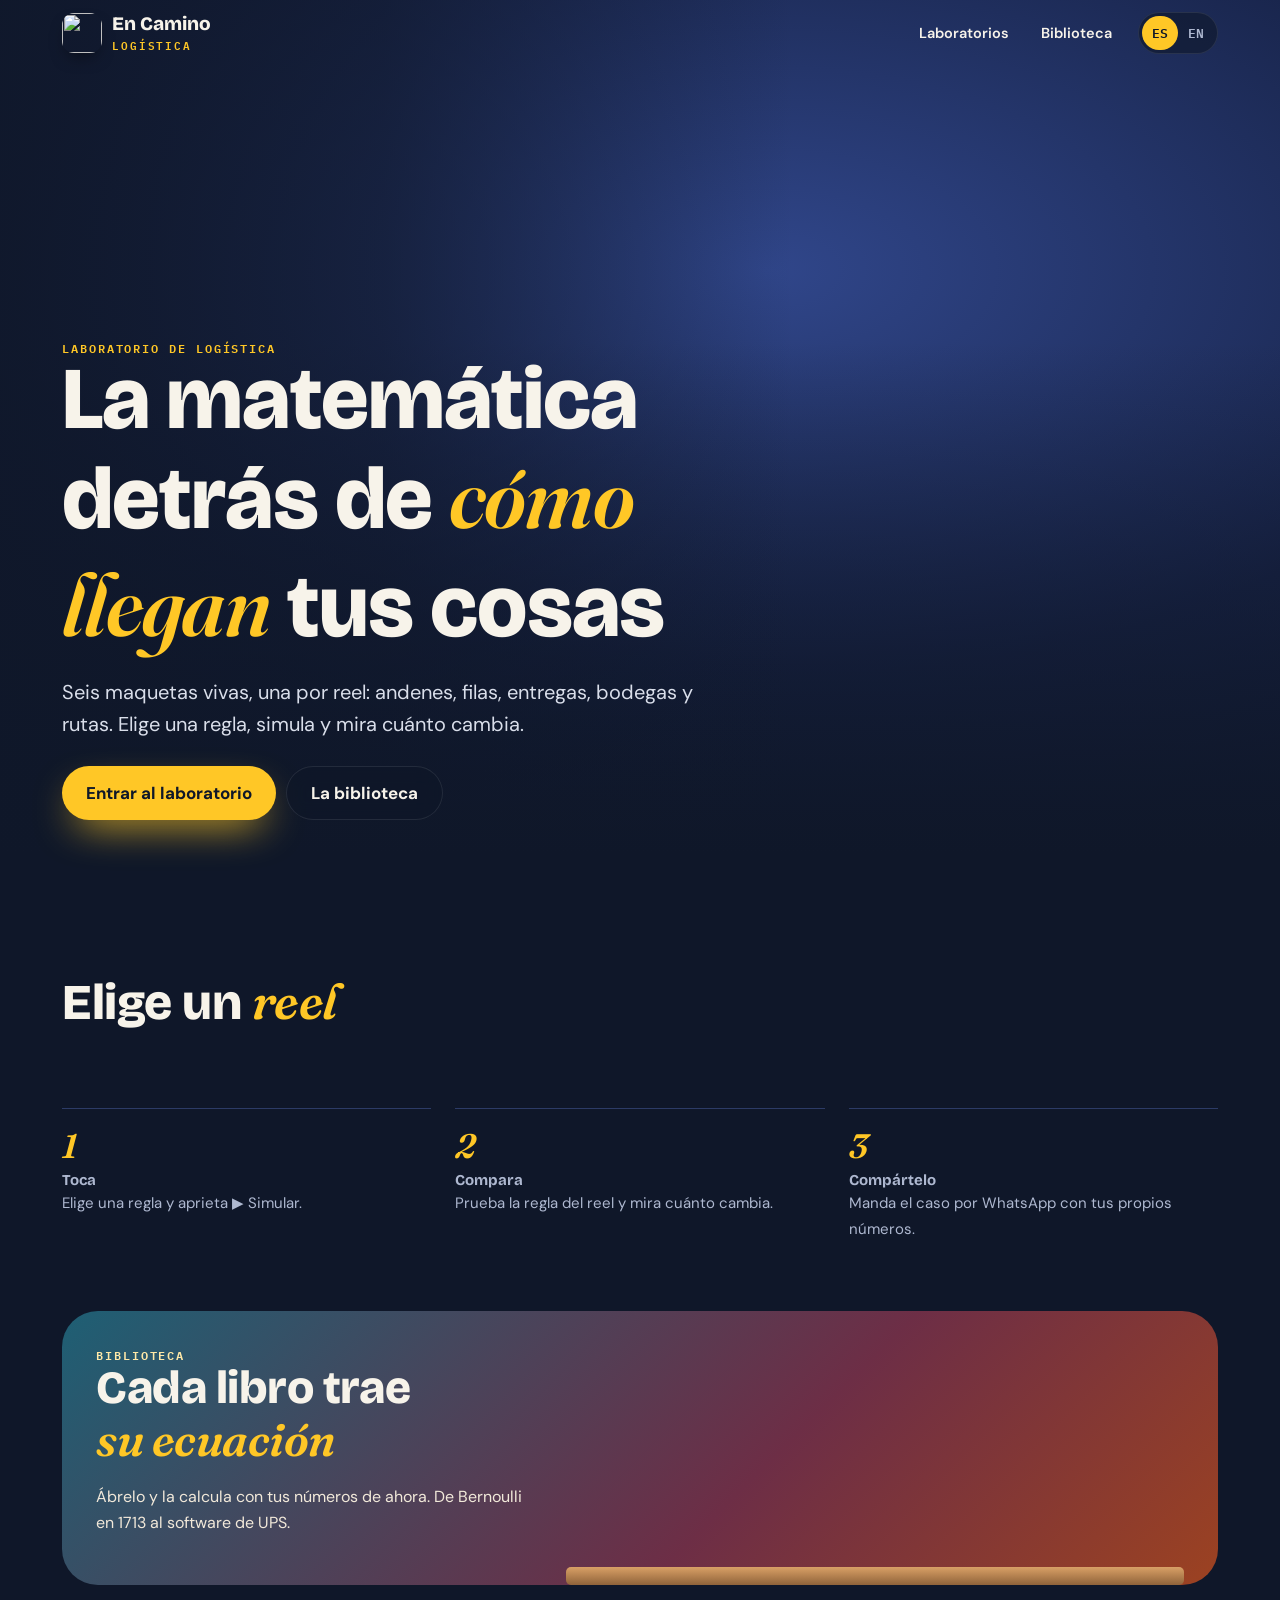
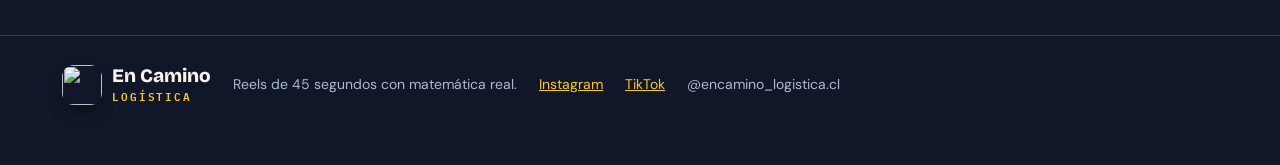
==== commit 638b6746: "Portada y lista en orden de reel 1→6; lenguaje de laboratorio: se simula, no se juega Co-Authored-By" ====
--- a/src/page.html
+++ b/src/page.html
@@ -374,8 +374,7 @@
 .sharebtns{display:flex;flex-wrap:wrap;gap:8px}
 .cta{display:inline-flex;align-items:center;justify-content:center;gap:8px;min-height:52px;border:0;border-radius:999px;font:800 16px var(--f-d);padding:0 22px;cursor:pointer;text-decoration:none;background:var(--yellow);color:var(--bg)}
 .cta.small{background:var(--mint)}
-.cta.ig{flex:1 1 100%;background:linear-gradient(90deg,#F58529,#DD2A7B 55%,#8134AF);color:#fff}
-.cta.wa{flex:1 1 160px;background:#25D366;color:#06210f}
+.sharebtns .cta{flex:1 1 100%}
 .verdict{font:700 13px var(--f-b);border-radius:999px;padding:3px 10px}
 .verdict.win{background:var(--mint);color:var(--bg)}.verdict.tie{background:var(--ink);color:var(--bg)}.verdict.near{background:var(--yellow);color:var(--bg)}.verdict.lose{background:var(--coral);color:var(--bg)}.verdict.void{background:var(--card2);color:var(--muted)}
 .toast{position:fixed;left:50%;top:calc(16px + env(safe-area-inset-top,0px));transform:translateX(-50%);z-index:95;background:var(--ink);color:var(--bg);font:500 14px var(--f-b);padding:12px 18px;border-radius:20px;max-width:min(92vw,460px);box-shadow:0 16px 40px -14px #000;text-align:center}
@@ -399,7 +398,7 @@
    <div class="txt wrap"><div class="eyebrow"><span class="es">Laboratorio de logística</span><span class="en">Logistics lab</span></div>
     <h1><span class="es">La matemática detrás de <em>cómo llegan</em> tus cosas</span><span class="en">The math behind <em>how your stuff</em> arrives</span></h1>
     <p><span class="es">Seis maquetas vivas, una por reel: andenes, filas, entregas, bodegas y rutas. Elige una regla, simula y mira cuánto cambia.</span><span class="en">Six living models, one per reel: docks, queues, deliveries, warehouses and routes. Pick a rule, simulate and see how much changes.</span></p>
-    <div class="cta-row"><button class="btn y" type="button" id="cta-play"><span class="es">Empezar a jugar</span><span class="en">Start playing</span></button><a class="btn o" href="#biblioteca"><span class="es">La biblioteca</span><span class="en">The library</span></a></div></div></div>
+    <div class="cta-row"><button class="btn y" type="button" id="cta-play"><span class="es">Entrar al laboratorio</span><span class="en">Enter the lab</span></button><a class="btn o" href="#biblioteca"><span class="es">La biblioteca</span><span class="en">The library</span></a></div></div></div>
   <div class="wrap">
    <section class="sec" id="labs"><div class="sec-h"><h2><span class="es">Elige un <em>reel</em></span><span class="en">Pick a <em>reel</em></span></h2><div class="filters" id="filters" role="group" aria-label="Filtrar"></div></div><div class="cards" id="cards"></div></section>
    <div class="steps3"><div><i>1</i><b><span class="es">Toca</span><span class="en">Tap</span></b><span><span class="es">Elige una regla y aprieta ▶ Simular.</span><span class="en">Pick a rule and press ▶ Simulate.</span></span></div><div><i>2</i><b><span class="es">Compara</span><span class="en">Compare</span></b><span><span class="es">Prueba la regla del reel y mira cuánto cambia.</span><span class="en">Try the reel's rule and see how much changes.</span></span></div><div><i>3</i><b><span class="es">Compártelo</span><span class="en">Share it</span></b><span><span class="es">Manda el caso por WhatsApp con tus propios números.</span><span class="en">Send the case on WhatsApp with your own numbers.</span></span></div></div>
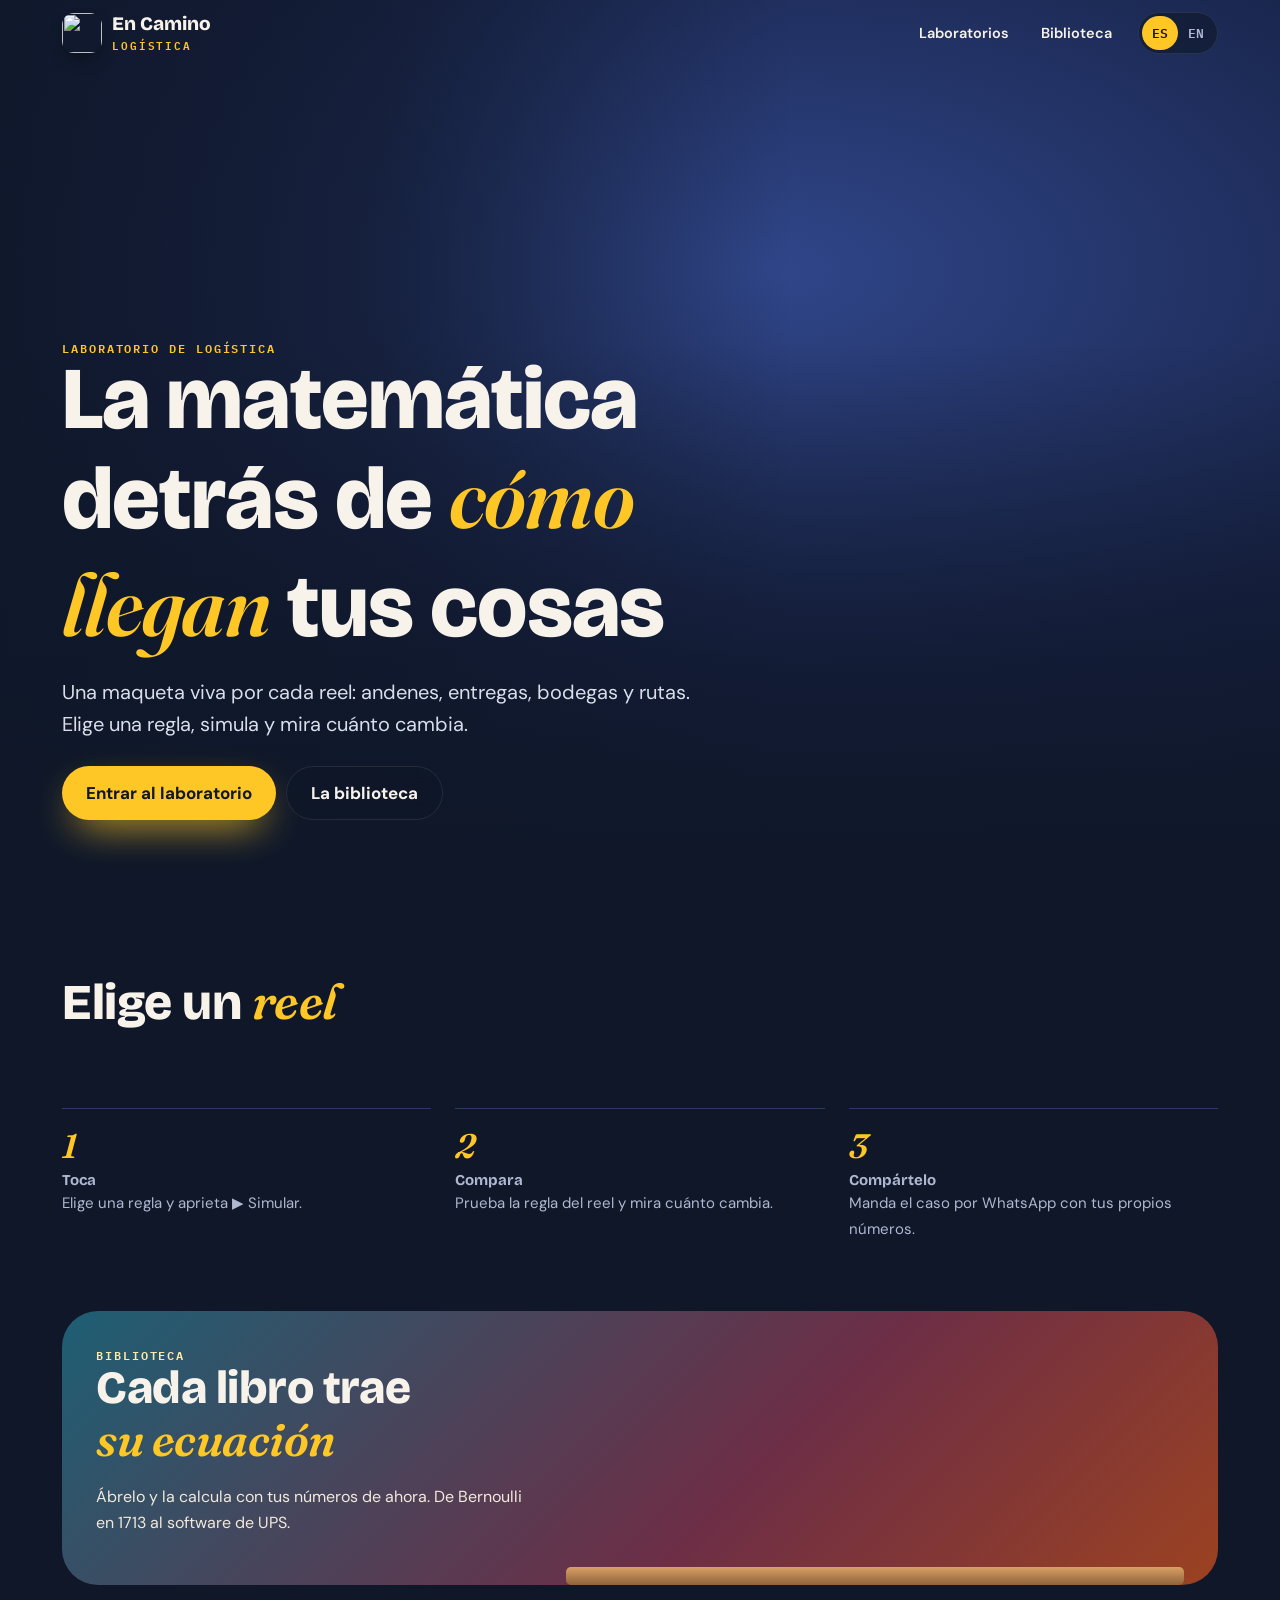
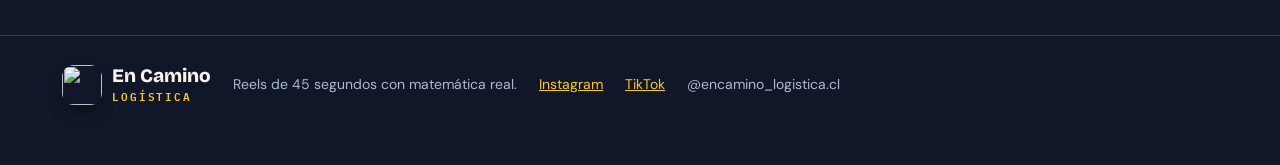
==== commit 82d224dc: "Portada: «Una maqueta viva por cada reel»; README sin contar laboratorios Co-Authored-By: Claude Fab" ====
--- a/src/page.html
+++ b/src/page.html
@@ -131,6 +131,7 @@
 .lib-h h1{font:800 clamp(42px,7vw,76px)/.95 var(--f-d)}
 .lib-h h1 em{font:600 italic 1em var(--f-s);color:var(--yellow)}
 .lib-h p{color:var(--muted);font-size:18px;max-width:58ch}
+.libnote{margin:22px 0 0;font:400 13px/1.55 var(--f-b);color:var(--muted);max-width:72ch;opacity:.85}
 /* book modal */
 .bookm{position:fixed;inset:0;z-index:85;display:grid;place-items:center;padding:16px}
 .bk-back{position:absolute;inset:0;background:#070B16cc;backdrop-filter:blur(8px);animation:fade .3s both}
@@ -254,6 +255,7 @@
 .seg.big button{min-height:52px;font:700 15px/1.15 var(--f-b);border-radius:16px}
 .play{position:relative;width:100%;min-height:58px;border:0;border-radius:999px;background:var(--yellow);color:var(--bg);font:800 19px var(--f-d);cursor:pointer;box-shadow:0 16px 36px -16px var(--yellow)}
 .links{display:flex;justify-content:center;align-items:center;gap:4px 16px;flex-wrap:wrap}
+.play.copy{min-height:50px;font-size:17px;background:var(--mint);box-shadow:none;margin-top:2px}
 .links button{min-height:40px;border:0;background:transparent;color:var(--ink);font:600 13.5px var(--f-b);text-decoration:underline;text-decoration-color:#ffffff40;text-underline-offset:4px;cursor:pointer;padding:0 6px}
 .links span{color:#ffffff40}
 .running{display:flex;flex-direction:column;gap:10px}
@@ -389,7 +391,7 @@
 <body data-lang="es">
 <header class="top" id="sitetop"><div class="wrap">
   <a class="brand" href="#inicio" aria-label="En Camino Logística"><img src="data:image/jpeg;base64,@@LOGO@@" alt=""><span><b>En Camino</b><small>Logística</small></span></a>
-  <nav class="nav" aria-label="Secciones"><a href="#inicio" data-nav="inicio"><span class="es">Laboratorios</span><span class="en">Labs</span></a><a href="#biblioteca" data-nav="biblioteca"><span class="es">Biblioteca</span><span class="en">Library</span></a></nav>
+  <nav class="nav" aria-label="Secciones" data-al-es="Secciones" data-al-en="Sections"><a href="#inicio" data-nav="inicio"><span class="es">Laboratorios</span><span class="en">Labs</span></a><a href="#biblioteca" data-nav="biblioteca"><span class="es">Biblioteca</span><span class="en">Library</span></a></nav>
   <div class="lang" role="group" aria-label="Idioma / Language"><button id="lang-es" aria-pressed="true">ES</button><button id="lang-en" aria-pressed="false">EN</button></div>
 </div></header>
 <main>
@@ -397,10 +399,10 @@
   <div class="cover"><div class="hero-stage" id="hero-stage"></div>
    <div class="txt wrap"><div class="eyebrow"><span class="es">Laboratorio de logística</span><span class="en">Logistics lab</span></div>
     <h1><span class="es">La matemática detrás de <em>cómo llegan</em> tus cosas</span><span class="en">The math behind <em>how your stuff</em> arrives</span></h1>
-    <p><span class="es">Seis maquetas vivas, una por reel: andenes, filas, entregas, bodegas y rutas. Elige una regla, simula y mira cuánto cambia.</span><span class="en">Six living models, one per reel: docks, queues, deliveries, warehouses and routes. Pick a rule, simulate and see how much changes.</span></p>
+    <p><span class="es">Una maqueta viva por cada reel: andenes, entregas, bodegas y rutas. Elige una regla, simula y mira cuánto cambia.</span><span class="en">One live model for every reel: docks, deliveries, warehouses and routes. Pick a rule, simulate and see how much changes.</span></p>
     <div class="cta-row"><button class="btn y" type="button" id="cta-play"><span class="es">Entrar al laboratorio</span><span class="en">Enter the lab</span></button><a class="btn o" href="#biblioteca"><span class="es">La biblioteca</span><span class="en">The library</span></a></div></div></div>
   <div class="wrap">
-   <section class="sec" id="labs"><div class="sec-h"><h2><span class="es">Elige un <em>reel</em></span><span class="en">Pick a <em>reel</em></span></h2><div class="filters" id="filters" role="group" aria-label="Filtrar"></div></div><div class="cards" id="cards"></div></section>
+   <section class="sec" id="labs"><div class="sec-h"><h2><span class="es">Elige un <em>reel</em></span><span class="en">Pick a <em>reel</em></span></h2><div class="filters" id="filters" role="group" aria-label="Filtrar" data-al-es="Filtrar" data-al-en="Filter"></div></div><div class="cards" id="cards"></div></section>
    <div class="steps3"><div><i>1</i><b><span class="es">Toca</span><span class="en">Tap</span></b><span><span class="es">Elige una regla y aprieta ▶ Simular.</span><span class="en">Pick a rule and press ▶ Simulate.</span></span></div><div><i>2</i><b><span class="es">Compara</span><span class="en">Compare</span></b><span><span class="es">Prueba la regla del reel y mira cuánto cambia.</span><span class="en">Try the reel's rule and see how much changes.</span></span></div><div><i>3</i><b><span class="es">Compártelo</span><span class="en">Share it</span></b><span><span class="es">Manda el caso por WhatsApp con tus propios números.</span><span class="en">Send the case on WhatsApp with your own numbers.</span></span></div></div>
    <a class="libteaser" href="#biblioteca"><div class="txt"><div class="eyebrow" style="color:#FFE9A8"><span class="es">Biblioteca</span><span class="en">Library</span></div><h2><span class="es">Cada libro trae <em>su ecuación</em></span><span class="en">Every book brings <em>its equation</em></span></h2><p><span class="es">Ábrelo y la calcula con tus números de ahora. De Bernoulli en 1713 al software de UPS.</span><span class="en">Open it and it computes with your current numbers. From Bernoulli in 1713 to UPS's software.</span></p></div><div><div class="shelfrow" id="homeshelf"></div><div class="plank"></div></div></a>
   </div>
@@ -408,11 +410,12 @@
  <section id="v-lab" class="view" hidden></section>
  <section id="v-biblioteca" class="view" hidden><div class="wrap">
   <div class="lib-h"><div class="eyebrow"><span class="es">Biblioteca</span><span class="en">Library</span></div><h1><span class="es">Saca un libro. <em>Ábrelo.</em></span><span class="en">Pull a book. <em>Open it.</em></span></h1><p><span class="es">Veinte fuentes en cuatro estantes. Cada libro cuenta su idea, trae su ecuación y la calcula con los números que dejaste en el laboratorio.</span><span class="en">Twenty sources on four shelves. Each book tells its idea, brings its equation and computes it with the numbers you left in the lab.</span></p></div>
-  <div class="filters" id="libfilters" role="group" aria-label="Estantes" style="margin-bottom:26px"></div>
+  <div class="filters" id="libfilters" role="group" aria-label="Estantes" data-al-es="Estantes" data-al-en="Shelves" style="margin-bottom:26px"></div>
   <div id="shelves"></div>
+  <p class="libnote"><span class="es">Las fuentes pertenecen a sus autores y editores. Cada ficha es un resumen propio, no una reproducción; los enlaces llevan a los sitios de los editores, a buscadores académicos o a las páginas oficiales. Las marcas mencionadas (IKEA, UPS, Amazon) se citan con fines educativos y no respaldan este sitio.</span><span class="en">Sources belong to their authors and publishers. Each card is our own summary, not a reproduction; links go to publishers' sites, academic search engines or official pages. Brands mentioned (IKEA, UPS, Amazon) are cited for educational purposes and do not endorse this site.</span></p>
  </div></section>
 </main>
-<div class="sheet" id="sheet" hidden><div class="sh-back"></div><div class="sh-panel" role="dialog" aria-modal="true"><div class="sh-grab"><i></i><button class="sh-x" type="button" aria-label="Cerrar">×</button></div><div class="sh-body" id="sheet-body"></div></div></div>
+<div class="sheet" id="sheet" hidden><div class="sh-back"></div><div class="sh-panel" role="dialog" aria-modal="true"><div class="sh-grab"><i></i><button class="sh-x" type="button" aria-label="Cerrar" data-al-es="Cerrar" data-al-en="Close">×</button></div><div class="sh-body" id="sheet-body"></div></div></div>
 <div class="bookm" id="bookm" hidden></div>
 <div class="toast" id="toast" role="status" hidden></div>
 <footer><div class="wrap">
